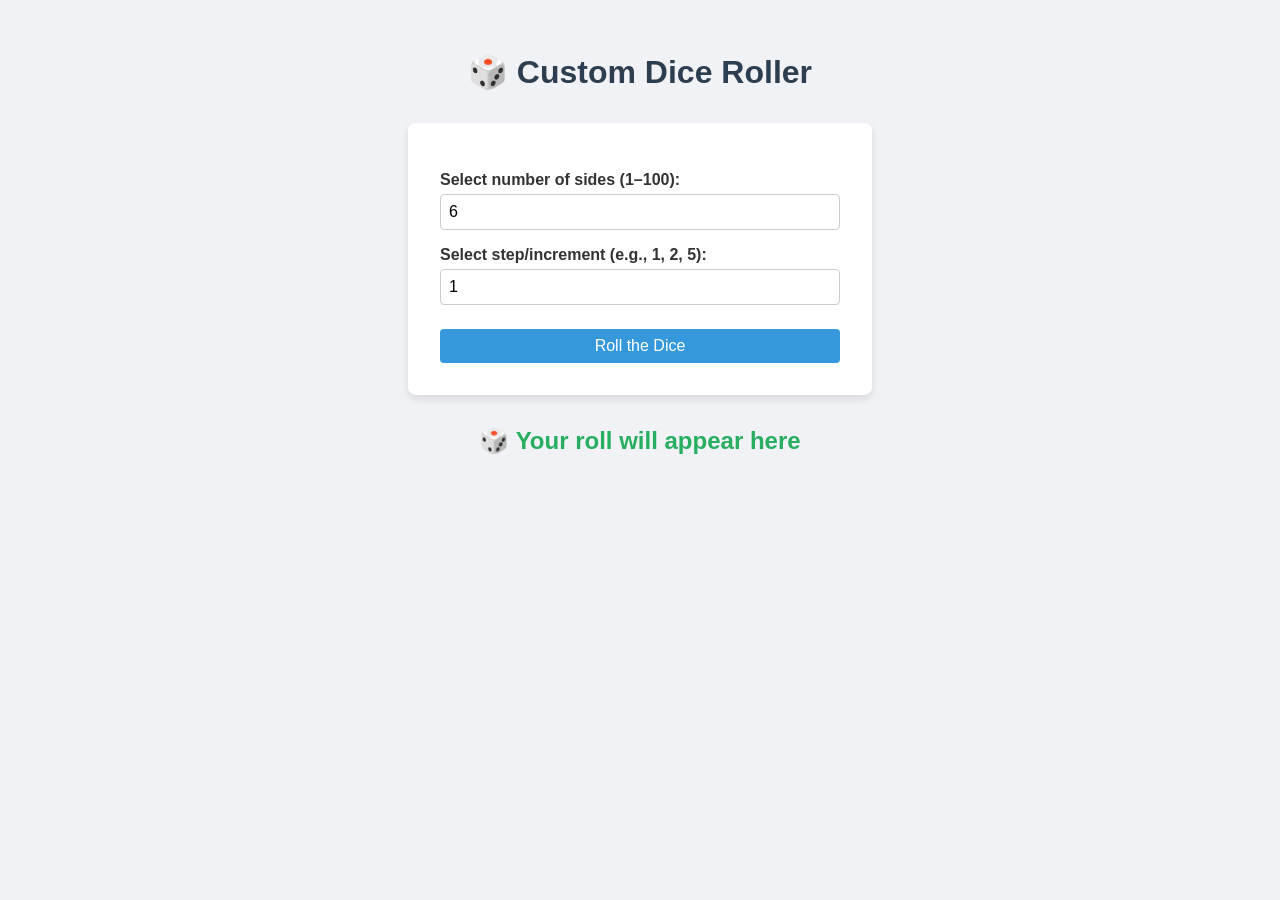
==== dice.html @ c214a2c6 "Initial commit" ====
<!DOCTYPE html>
<html lang="en">
<head>
  <meta charset="UTF-8" />
  <meta name="viewport" content="width=device-width, initial-scale=1" />
    <link rel="stylesheet" href="style/dice.css" />

  <title>Custom Dice Roller</title>

</head>
<body>

  <h1>🎲 Custom Dice Roller</h1>

  <form id="diceForm">
    <!-- Number of Sides -->
    <label for="sides">Select number of sides (1–100):</label>
    <input type="number" id="sides" name="sides" min="1" max="100" value="6" required />

    <!-- Step -->
    <label for="step">Select step/increment (e.g., 1, 2, 5):</label>
    <input type="number" id="step" name="step" min="1" value="1" required />

    <!-- Roll Button -->
    <button type="submit">Roll the Dice</button>
  </form>

  <!-- Display Result -->
  <div class="result" id="result">🎲 Your roll will appear here</div>

  <!-- Dice animation placeholder using emoji -->
<div id="dice-animation" class="dice-spinner" style="display: none;">🎲</div>


  <script src="script/dice.js"></script>

</body>
</html>
---- style/dice.css ----
/* dice.css */

/* Base styling */
body {
  font-family: 'Segoe UI', Tahoma, Geneva, Verdana, sans-serif;
  background-color: #f0f2f5;
  color: #333;
  margin: 0;
  padding: 2rem;
}

/* Centered title */
h1 {
  text-align: center;
  color: #2c3e50;
  margin-bottom: 2rem;
}

/* Form layout */
form {
  max-width: 400px;
  margin: 0 auto;
  background-color: #ffffff;
  padding: 2rem;
  border-radius: 8px;
  box-shadow: 0 4px 8px rgba(0,0,0,0.1);
}

/* Labels and inputs */
label {
  display: block;
  margin-top: 1rem;
  font-weight: 600;
}

input[type="number"],
button {
  width: 100%;
  padding: 0.5rem;
  margin-top: 0.3rem;
  font-size: 1rem;
  border: 1px solid #ccc;
  border-radius: 4px;
  box-sizing: border-box;
}

/* Button */
button {
  background-color: #3498db;
  color: white;
  border: none;
  cursor: pointer;
  margin-top: 1.5rem;
  transition: background-color 0.3s ease;
}

button:hover {
  background-color: #2980b9;
}

/* Result display */
.result {
  text-align: center;
  font-size: 1.5rem;
  font-weight: bold;
  color: #27ae60;
  margin-top: 2rem;
}
/* Simple spinning animation for the dice emoji */
.dice-spinner {
  font-size: 4rem;
  text-align: center;
  margin: 1rem auto;
  animation: spin 0.6s linear infinite;
}

@keyframes spin {
  from { transform: rotate(0deg); }
  to   { transform: rotate(360deg); }
}
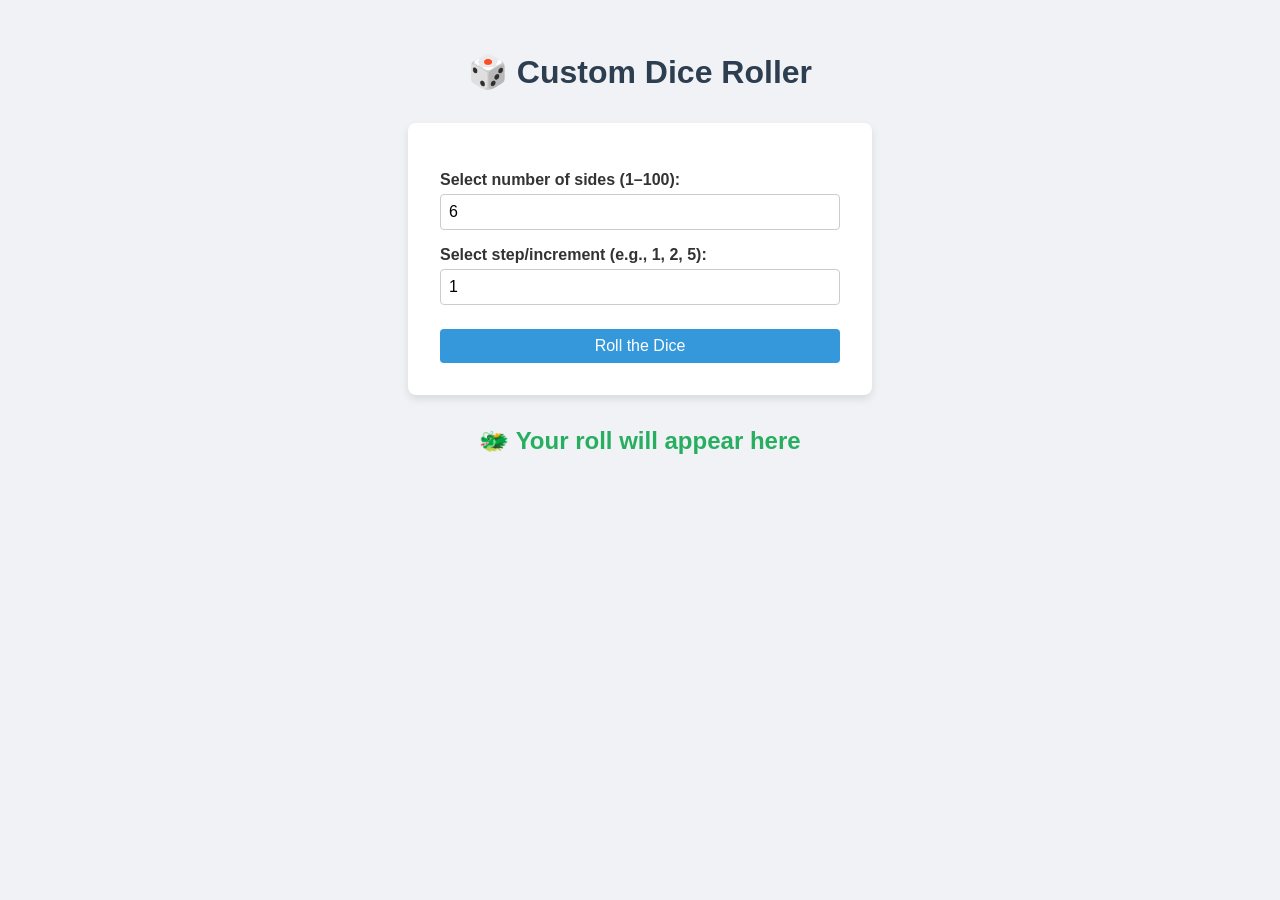
==== commit 8624b145: "fixed footer, added sword" ====
--- a/dice.html
+++ b/dice.html
@@ -26,10 +26,10 @@
   </form>
 
   <!-- Display Result -->
-  <div class="result" id="result">🎲 Your roll will appear here</div>
+  <div class="result" id="result">🐲 Your roll will appear here</div>
 
   <!-- Dice animation placeholder using emoji -->
-<div id="dice-animation" class="dice-spinner" style="display: none;">🎲</div>
+<div id="dice-animation" class="dice-spinner" style="display: none;">🐲</div>
 
 
   <script src="script/dice.js"></script>
--- a/style/dice.css
+++ b/style/dice.css
@@ -66,15 +66,18 @@
   color: #27ae60;
   margin-top: 2rem;
 }
-/* Simple spinning animation for the dice emoji */
-.dice-spinner {
+
+/* Spinner emoji animation */
+#dice-animation {
   font-size: 4rem;
   text-align: center;
   margin: 1rem auto;
   animation: spin 0.6s linear infinite;
+  display: none; /* hidden by default */
 }
 
 @keyframes spin {
   from { transform: rotate(0deg); }
   to   { transform: rotate(360deg); }
 }
+
